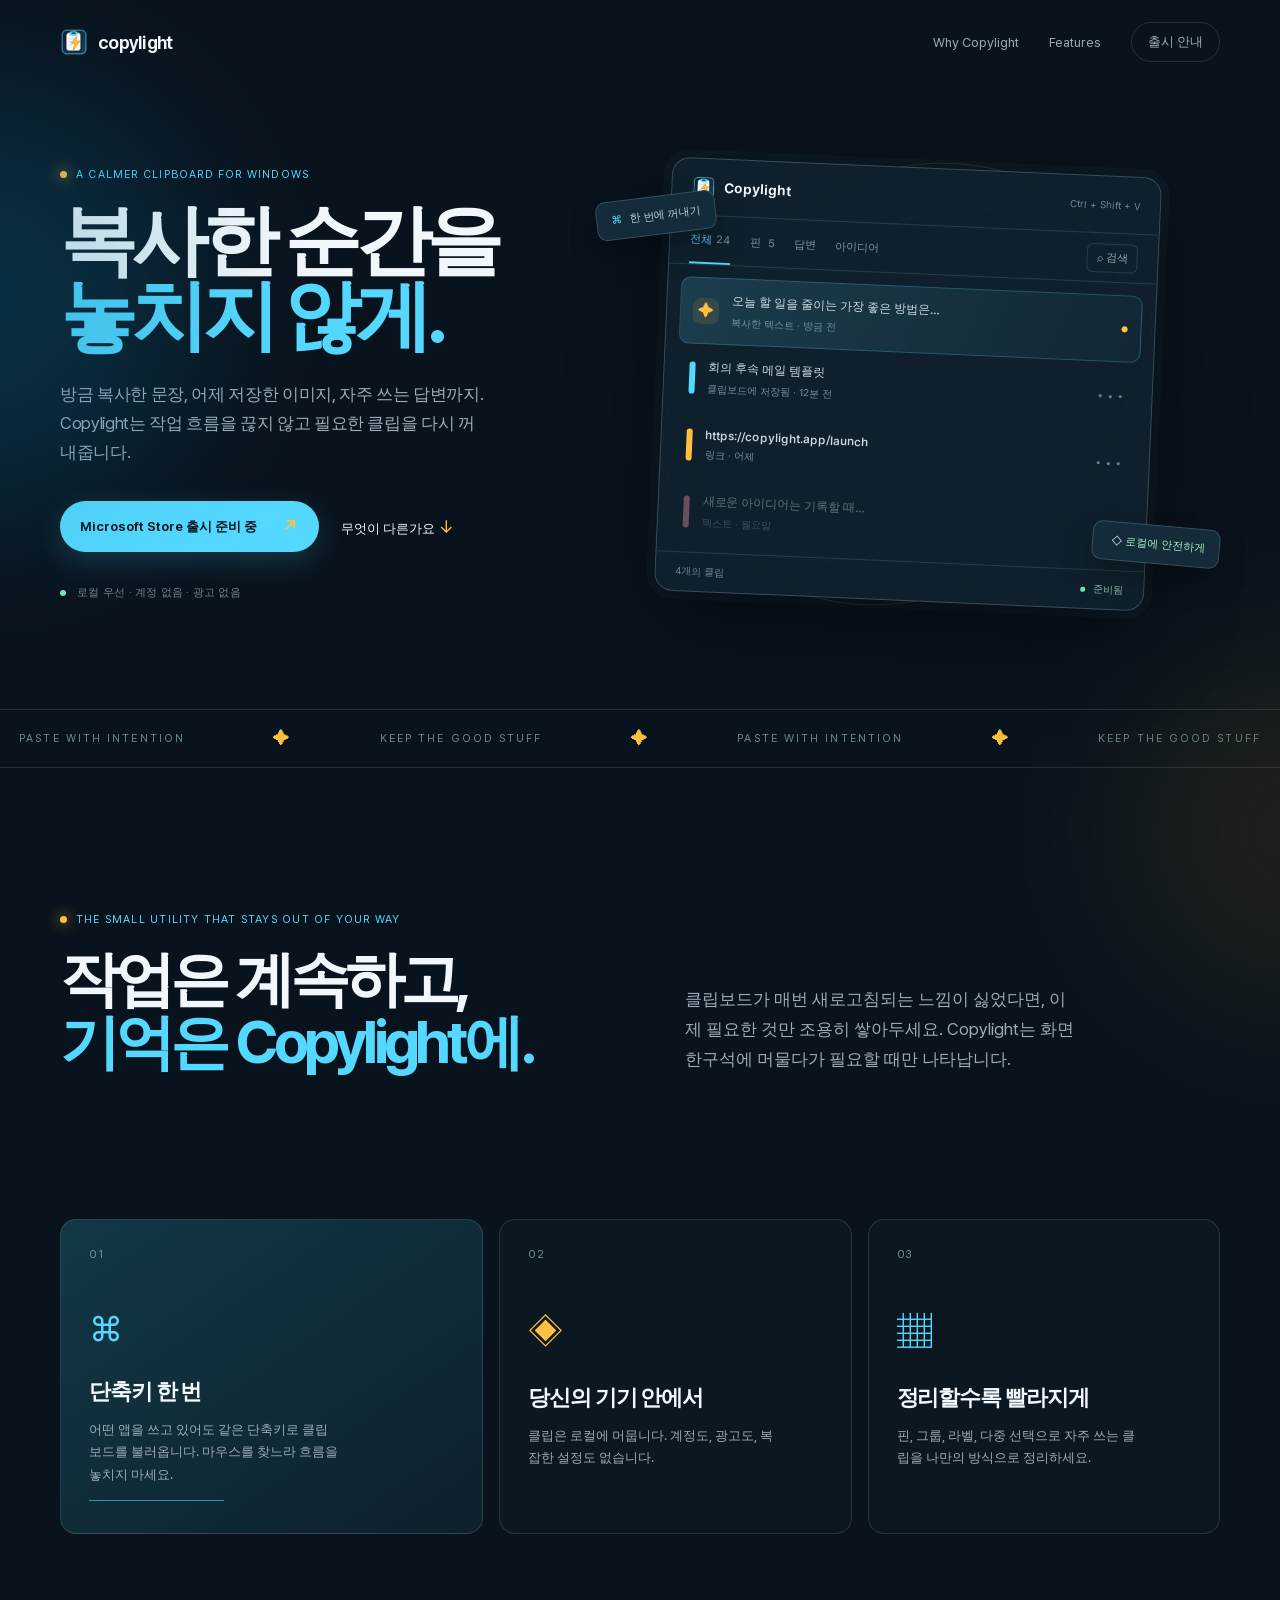
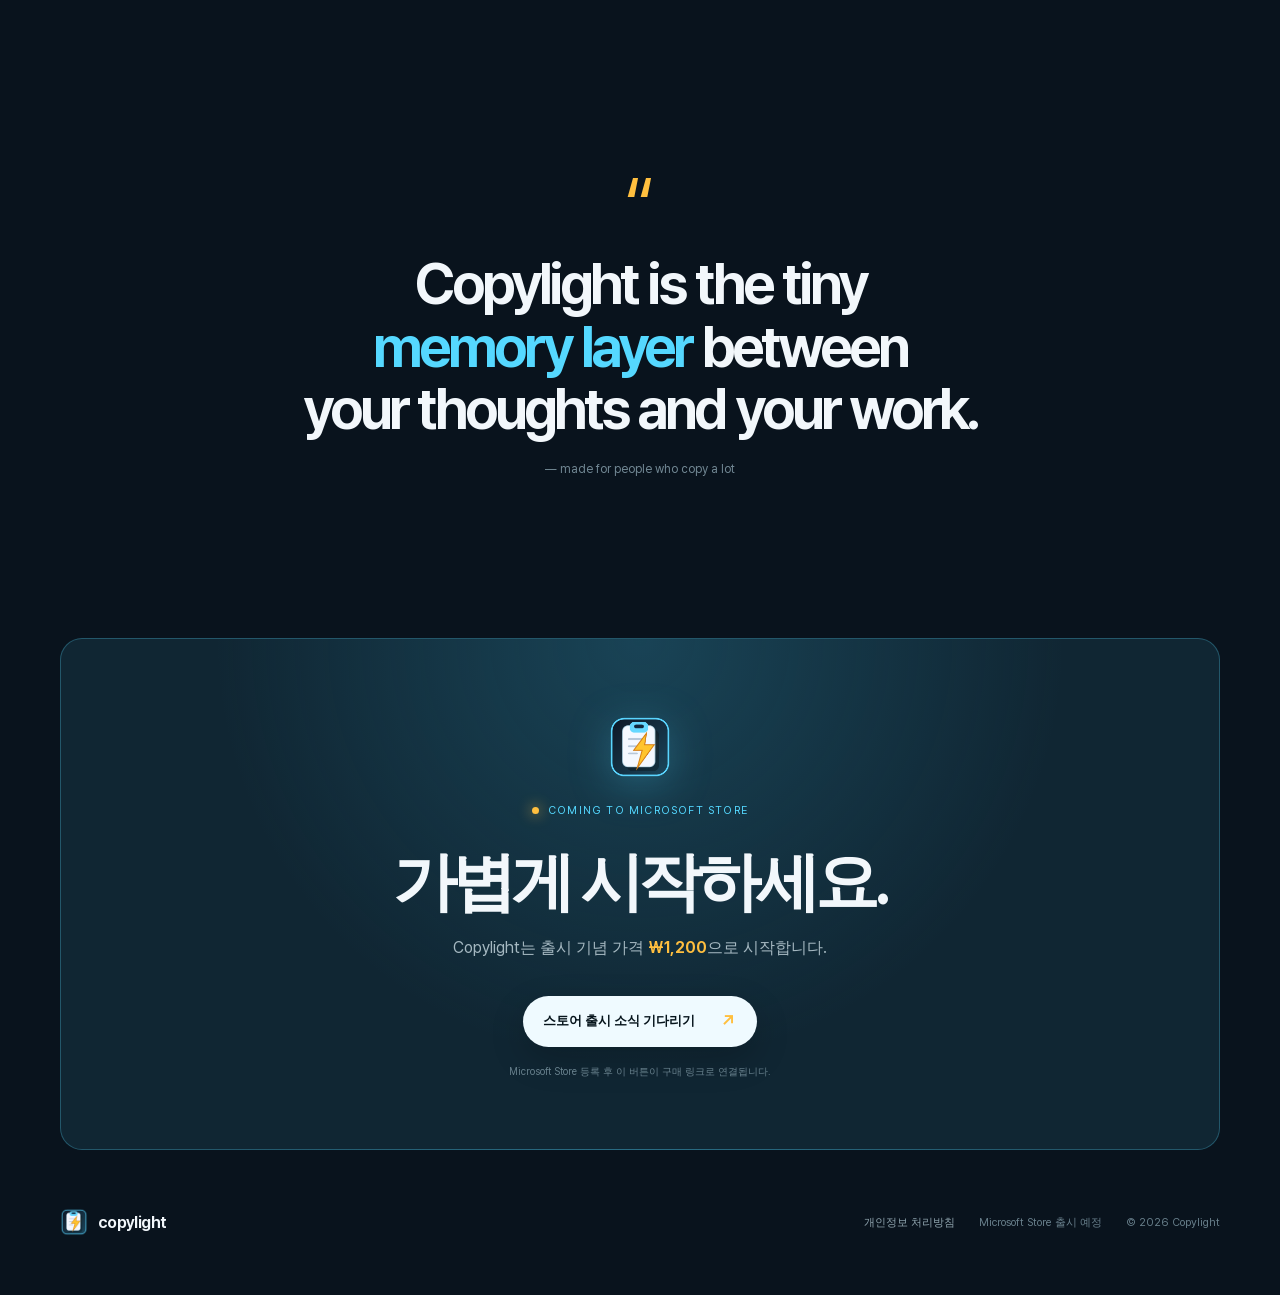
==== index.html @ 519350b0 "Create Copylight public landing page" ====
<!doctype html>
<html lang="ko">
<head>
  <meta charset="utf-8" />
  <meta name="viewport" content="width=device-width, initial-scale=1" />
  <meta name="theme-color" content="#09131d" />
  <meta name="description" content="Copylight — 복사한 순간을 놓치지 않는 Windows 클립보드 관리자." />
  <title>Copylight — 복사한 순간을 놓치지 않게</title>
  <link rel="icon" href="assets/tray_icon.png" />
  <link rel="stylesheet" href="styles.css" />
  <link rel="stylesheet" href="overrides.css" />
</head>
<body>
  <div class="ambient ambient-one"></div>
  <div class="ambient ambient-two"></div>

  <header class="nav shell">
    <a class="brand" href="#top" aria-label="Copylight home">
      <img src="assets/tray_icon.png" alt="" />
      <span>copylight</span>
    </a>
    <nav>
      <a href="#why">Why Copylight</a>
      <a href="#features">Features</a>
      <a class="nav-cta" href="#launch">출시 안내</a>
    </nav>
  </header>

  <main id="top">
    <section class="hero shell">
      <div class="hero-copy">
        <p class="eyebrow"><span></span> A calmer clipboard for Windows</p>
        <h1>복사한 순간을<br /><em>놓치지 않게.</em></h1>
        <p class="hero-text">방금 복사한 문장, 어제 저장한 이미지, 자주 쓰는 답변까지. Copylight는 작업 흐름을 끊지 않고 필요한 클립을 다시 꺼내줍니다.</p>
        <div class="hero-actions">
          <a class="button button-primary" href="#launch">Microsoft Store 출시 준비 중 <span>↗</span></a>
          <a class="text-link" href="#features">무엇이 다른가요 <span>↓</span></a>
        </div>
        <div class="trust-row"><span class="dot"></span> 로컬 우선 · 계정 없음 · 광고 없음</div>
      </div>

      <div class="hero-visual" aria-label="Copylight interface preview">
        <div class="orbit orbit-one"></div><div class="orbit orbit-two"></div>
        <div class="window-card">
          <div class="window-top"><div class="window-brand"><img src="assets/tray_icon.png" alt="" /> <span>Copylight</span></div><span class="window-hint">Ctrl + Shift + V</span></div>
          <div class="window-toolbar"><span class="active">전체 <b>24</b></span><span>핀 <b>5</b></span><span>답변</span><span>아이디어</span><span class="search">⌕ 검색</span></div>
          <div class="clip-list">
            <article class="clip featured"><div class="clip-mark">✦</div><div><strong>오늘 할 일을 줄이는 가장 좋은 방법은…</strong><p>복사한 텍스트 · 방금 전</p></div><span class="pin">●</span></article>
            <article class="clip"><div class="clip-color blue"></div><div><strong>회의 후속 메일 템플릿</strong><p>클립보드에 저장됨 · 12분 전</p></div><span class="clip-more">•••</span></article>
            <article class="clip"><div class="clip-color yellow"></div><div><strong>https://copylight.app/launch</strong><p>링크 · 어제</p></div><span class="clip-more">•••</span></article>
            <article class="clip faded"><div class="clip-color pink"></div><div><strong>새로운 아이디어는 기록할 때…</strong><p>텍스트 · 월요일</p></div></article>
          </div>
          <div class="window-bottom"><span>4개의 클립</span><span class="ready"><i></i> 준비됨</span></div>
        </div>
        <div class="floating-tag tag-hotkey">⌘ <span>한 번에 꺼내기</span></div>
        <div class="floating-tag tag-local"><span class="shield">◇</span> 로컬에 안전하게</div>
      </div>
    </section>

    <section class="ticker"><div class="ticker-track"><span>PASTE WITH INTENTION</span><b>✦</b><span>KEEP THE GOOD STUFF</span><b>✦</b><span>PASTE WITH INTENTION</span><b>✦</b><span>KEEP THE GOOD STUFF</span></div></section>

    <section id="why" class="section shell intro-grid">
      <div><p class="eyebrow"><span></span> The small utility that stays out of your way</p><h2>작업은 계속하고,<br /><em>기억은 Copylight에.</em></h2></div>
      <p class="section-lead">클립보드가 매번 새로고침되는 느낌이 싫었다면, 이제 필요한 것만 조용히 쌓아두세요. Copylight는 화면 한구석에 머물다가 필요할 때만 나타납니다.</p>
    </section>

    <section id="features" class="section shell feature-grid">
      <article class="feature feature-large"><div class="feature-number">01</div><div class="feature-icon">⌘</div><h3>단축키 한 번</h3><p>어떤 앱을 쓰고 있어도 같은 단축키로 클립보드를 불러옵니다. 마우스를 찾느라 흐름을 놓치지 마세요.</p><span class="feature-line"></span></article>
      <article class="feature"><div class="feature-number">02</div><div class="feature-icon lock">◈</div><h3>당신의 기기 안에서</h3><p>클립은 로컬에 머뭅니다. 계정도, 광고도, 복잡한 설정도 없습니다.</p></article>
      <article class="feature"><div class="feature-number">03</div><div class="feature-icon">▦</div><h3>정리할수록 빨라지게</h3><p>핀, 그룹, 라벨, 다중 선택으로 자주 쓰는 클립을 나만의 방식으로 정리하세요.</p></article>
    </section>

    <section class="section shell quote-section"><div class="quote-mark">“</div><blockquote>Copylight is the tiny<br /><em>memory layer</em> between<br />your thoughts and your work.</blockquote><p>— made for people who copy a lot</p></section>

    <section id="launch" class="launch shell"><div class="launch-glow"></div><div class="launch-icon"><img src="assets/tray_icon.png" alt="Copylight icon" /></div><p class="eyebrow"><span></span> Coming to Microsoft Store</p><h2>가볍게 시작하세요.</h2><p>Copylight는 출시 기념 가격 <strong>₩1,200</strong>으로 시작합니다.</p><a class="button button-light" href="#top">스토어 출시 소식 기다리기 <span>↗</span></a><small>Microsoft Store 등록 후 이 버튼이 구매 링크로 연결됩니다.</small></section>
  </main>

  <footer class="footer shell"><div class="brand"><img src="assets/tray_icon.png" alt="" /><span>copylight</span></div><div class="footer-links"><a href="privacy.html">개인정보 처리방침</a><span>Microsoft Store 출시 예정</span><span>© 2026 Copylight</span></div></footer>
</body>
</html>
---- styles.css ----
@font-face{font-family:Pretendard;src:url('../assets/fonts/PretendardStdVariable.ttf')} :root{--bg:#09131d;--panel:#10212d;--ink:#f2f7fb;--muted:#9cabb7;--cyan:#55d8ff;--yellow:#ffbf3f;--line:rgba(197,220,235,.14)}*{box-sizing:border-box}html{scroll-behavior:smooth}body{margin:0;background:var(--bg);color:var(--ink);font-family:Pretendard,Arial,sans-serif;overflow-x:hidden}.shell{width:min(1160px,calc(100% - 56px));margin:auto}.ambient{position:absolute;border-radius:50%;filter:blur(80px);pointer-events:none;opacity:.25}.ambient-one{width:420px;height:420px;background:#0b7eaa;top:90px;left:-230px}.ambient-two{width:360px;height:360px;background:#594a1d;top:650px;right:-200px}.nav{height:84px;display:flex;align-items:center;justify-content:space-between;position:relative;z-index:2}.brand{display:flex;align-items:center;gap:10px;color:var(--ink);text-decoration:none;font-size:18px;font-weight:650;letter-spacing:-.04em}.brand img{width:28px;height:28px;border-radius:8px}.nav nav{display:flex;align-items:center;gap:30px}.nav a:not(.brand){font-size:13px;color:var(--muted);text-decoration:none}.nav a:hover{color:var(--ink)}.nav .nav-cta{border:1px solid var(--line);border-radius:999px;padding:10px 16px;color:var(--ink)}.hero{display:grid;grid-template-columns:.87fr 1.13fr;gap:55px;min-height:625px;align-items:center;padding:55px 0 80px}.eyebrow{font-size:11px;letter-spacing:.11em;text-transform:uppercase;color:var(--cyan);display:flex;align-items:center;gap:9px;margin:0 0 22px}.eyebrow span{width:7px;height:7px;border-radius:50%;background:var(--yellow);box-shadow:0 0 14px var(--yellow)}h1,h2,h3,p{margin-top:0}h1{font-size:clamp(54px,6vw,82px);line-height:.98;letter-spacing:-.08em;margin-bottom:27px;font-weight:720}h1 em,h2 em,blockquote em{font-style:normal;color:var(--cyan)}.hero-text{max-width:425px;font-size:17px;line-height:1.7;color:var(--muted);letter-spacing:-.02em}.hero-actions{display:flex;align-items:center;gap:22px;margin-top:34px}.button{display:inline-flex;align-items:center;gap:25px;text-decoration:none;border-radius:999px;padding:15px 20px;font-size:13px;font-weight:650;transition:transform .2s,box-shadow .2s}.button:hover{transform:translateY(-3px)}.button-primary{background:var(--cyan);color:#06141c;box-shadow:0 9px 30px rgba(85,216,255,.18)}.button-light{background:#effaff;color:#06141c;box-shadow:0 12px 35px rgba(0,0,0,.2)}.text-link{color:var(--ink);font-size:13px;text-decoration:none}.text-link span,.button span{color:var(--yellow);font-size:18px}.trust-row{margin-top:33px;color:#71838e;font-size:11px;letter-spacing:.02em}.dot{display:inline-block;width:6px;height:6px;border-radius:50%;background:#76e6b3;margin-right:8px}.hero-visual{height:490px;position:relative;display:grid;place-items:center}.window-card{position:relative;width:min(490px,100%);background:rgba(17,34,46,.93);border:1px solid rgba(192,225,240,.23);border-radius:18px;box-shadow:0 28px 90px rgba(0,0,0,.42),0 0 0 8px rgba(80,185,220,.035);transform:rotate(2.5deg);z-index:1;overflow:hidden}.window-top{height:57px;padding:0 20px;display:flex;align-items:center;justify-content:space-between;border-bottom:1px solid var(--line)}.window-brand{display:flex;gap:9px;align-items:center;font-weight:650;font-size:14px}.window-brand img{width:23px;height:23px;border-radius:7px}.window-hint{font-size:10px;color:#708694}.window-toolbar{height:49px;display:flex;align-items:center;gap:19px;padding:0 20px;color:#8094a0;font-size:11px;border-bottom:1px solid var(--line)}.window-toolbar .active{color:var(--cyan);height:100%;display:flex;align-items:center;border-bottom:2px solid var(--cyan)}.window-toolbar b{font-weight:500;color:#66808d;margin-left:4px}.window-toolbar .search{margin-left:auto;border:1px solid var(--line);border-radius:6px;padding:6px 9px;color:#93a6b0}.clip-list{padding:12px 13px 7px}.clip{min-height:67px;display:flex;align-items:center;gap:13px;padding:12px;border-radius:10px;color:#cbd9df}.clip.featured{background:linear-gradient(110deg,rgba(40,91,109,.5),rgba(25,49,62,.4));border:1px solid rgba(85,216,255,.24)}.clip strong{font-size:12px;font-weight:550;display:block;white-space:nowrap;overflow:hidden;text-overflow:ellipsis;max-width:315px}.clip p{margin:6px 0 0;color:#78909d;font-size:10px}.clip-mark{width:26px;height:26px;display:grid;place-items:center;color:var(--yellow);background:rgba(255,191,63,.11);border-radius:8px}.clip-color{width:6px;height:32px;border-radius:10px;background:var(--cyan)}.clip-color.yellow{background:var(--yellow)}.clip-color.pink{background:#ee8aa8}.pin{margin-left:auto;color:var(--yellow);font-size:8px}.clip-more{margin-left:auto;color:#647d89;letter-spacing:2px}.faded{opacity:.42}.window-bottom{height:39px;border-top:1px solid var(--line);display:flex;justify-content:space-between;align-items:center;padding:0 20px;color:#718793;font-size:10px}.ready{color:#8ebca7}.ready i{display:inline-block;width:5px;height:5px;border-radius:50%;background:#76e6b3;margin-right:5px}.orbit{position:absolute;border:1px solid rgba(85,216,255,.2);border-radius:50%;width:515px;height:315px;transform:rotate(-23deg)}.orbit-two{width:410px;height:480px;border-color:rgba(255,191,63,.13);transform:rotate(48deg)}.floating-tag{position:absolute;z-index:2;background:#142c39;border:1px solid rgba(180,225,239,.2);border-radius:10px;padding:11px 14px;box-shadow:0 15px 28px rgba(0,0,0,.25);font-size:11px;color:var(--cyan)}.floating-tag span{color:#bdcdd4;margin-left:4px}.tag-hotkey{left:0;top:57px;transform:rotate(-7deg)}.tag-local{right:0;bottom:65px;transform:rotate(5deg);color:#a9e9c4}.shield{color:#a9e9c4}.ticker{border-top:1px solid var(--line);border-bottom:1px solid var(--line);overflow:hidden;white-space:nowrap;color:#6c8996;font-size:11px;letter-spacing:.19em}.ticker-track{display:flex;justify-content:space-around;align-items:center;gap:50px;min-width:900px;height:57px}.ticker b{color:var(--yellow);font-size:16px}.section{padding:145px 0}.intro-grid{display:grid;grid-template-columns:1fr 1fr;gap:90px;align-items:end}.intro-grid h2{font-size:clamp(38px,4.7vw,62px);line-height:1.05;letter-spacing:-.08em;margin:0}.section-lead{max-width:390px;color:var(--muted);font-size:17px;line-height:1.75;margin:0}.feature-grid{display:grid;grid-template-columns:1.2fr 1fr 1fr;gap:16px;padding-top:0}.feature{min-height:315px;border:1px solid var(--line);border-radius:16px;padding:28px;background:rgba(15,31,42,.42);position:relative;overflow:hidden}.feature-large{background:linear-gradient(145deg,#123846,#0e202c)}.feature-number{color:#78909b;font-size:11px;letter-spacing:.08em}.feature-icon{font-size:35px;color:var(--cyan);margin:47px 0 28px}.feature-icon.lock{color:var(--yellow)}.feature h3{font-size:22px;letter-spacing:-.05em;margin-bottom:12px}.feature p{font-size:13px;color:var(--muted);line-height:1.7;max-width:250px}.feature-line{position:absolute;width:135px;height:1px;background:var(--cyan);bottom:32px;left:28px;opacity:.6}.quote-section{text-align:center;padding-top:100px;padding-bottom:150px}.quote-mark{font-size:70px;color:var(--yellow);line-height:.7}.quote-section blockquote{font-size:clamp(33px,4.5vw,58px);line-height:1.08;letter-spacing:-.07em;margin:25px 0 22px;font-weight:650}.quote-section p{color:#718793;font-size:12px}.launch{position:relative;text-align:center;border:1px solid rgba(85,216,255,.27);border-radius:22px;padding:75px 25px 70px;overflow:hidden;background:radial-gradient(circle at 50% 0%,rgba(41,122,151,.35),transparent 55%),#102633}.launch .eyebrow{justify-content:center}.launch h2{font-size:clamp(43px,5vw,70px);letter-spacing:-.08em;margin-bottom:12px}.launch>p:not(.eyebrow){color:#a5b8c1;font-size:16px}.launch strong{color:var(--yellow);font-weight:650}.launch-icon{width:66px;height:66px;margin:0 auto 24px;filter:drop-shadow(0 8px 20px rgba(85,216,255,.25))}.launch-icon img{width:100%;border-radius:18px}.launch .button{margin-top:21px}.launch small{display:block;color:#68818d;margin-top:18px;font-size:10px}.footer{height:145px;display:flex;align-items:center;justify-content:space-between}.footer .brand{font-size:16px}.footer-links{display:flex;gap:24px;align-items:center;color:#687f8b;font-size:11px}.footer-links a{color:#91a6b0;text-decoration:none}@media(max-width:850px){.shell{width:min(100% - 36px,620px)}.nav nav a:not(.nav-cta){display:none}.hero{grid-template-columns:1fr;padding-top:45px}.hero-visual{height:430px;order:-1}.hero-copy{text-align:center}.eyebrow{justify-content:center}.hero-text{margin-inline:auto}.hero-actions{justify-content:center;flex-wrap:wrap}.trust-row{text-align:center}.window-card{width:100%}.floating-tag{display:none}.intro-grid{grid-template-columns:1fr;gap:32px}.feature-grid{grid-template-columns:1fr}.feature{min-height:250px}.quote-section{padding:100px 0}.footer{height:auto;padding:45px 0;display:block}.footer-links{margin-top:20px;flex-wrap:wrap}.ticker-track{gap:25px}.ticker-track span:nth-of-type(3),.ticker-track span:nth-of-type(4){display:none}}@media(max-width:520px){h1{font-size:52px}.hero-visual{height:355px}.window-top{padding:0 13px}.window-toolbar{gap:11px;padding:0 13px}.window-toolbar span:nth-child(3),.window-toolbar span:nth-child(4){display:none}.clip strong{max-width:205px}.clip-list{padding-inline:7px}.section{padding:95px 0}.button-primary{font-size:12px}}
---- overrides.css ----
@font-face{font-family:CopylightPretendard;src:url('assets/PretendardStdVariable.ttf') format('truetype');font-display:swap}
body{font-family:CopylightPretendard,Pretendard,Arial,sans-serif}
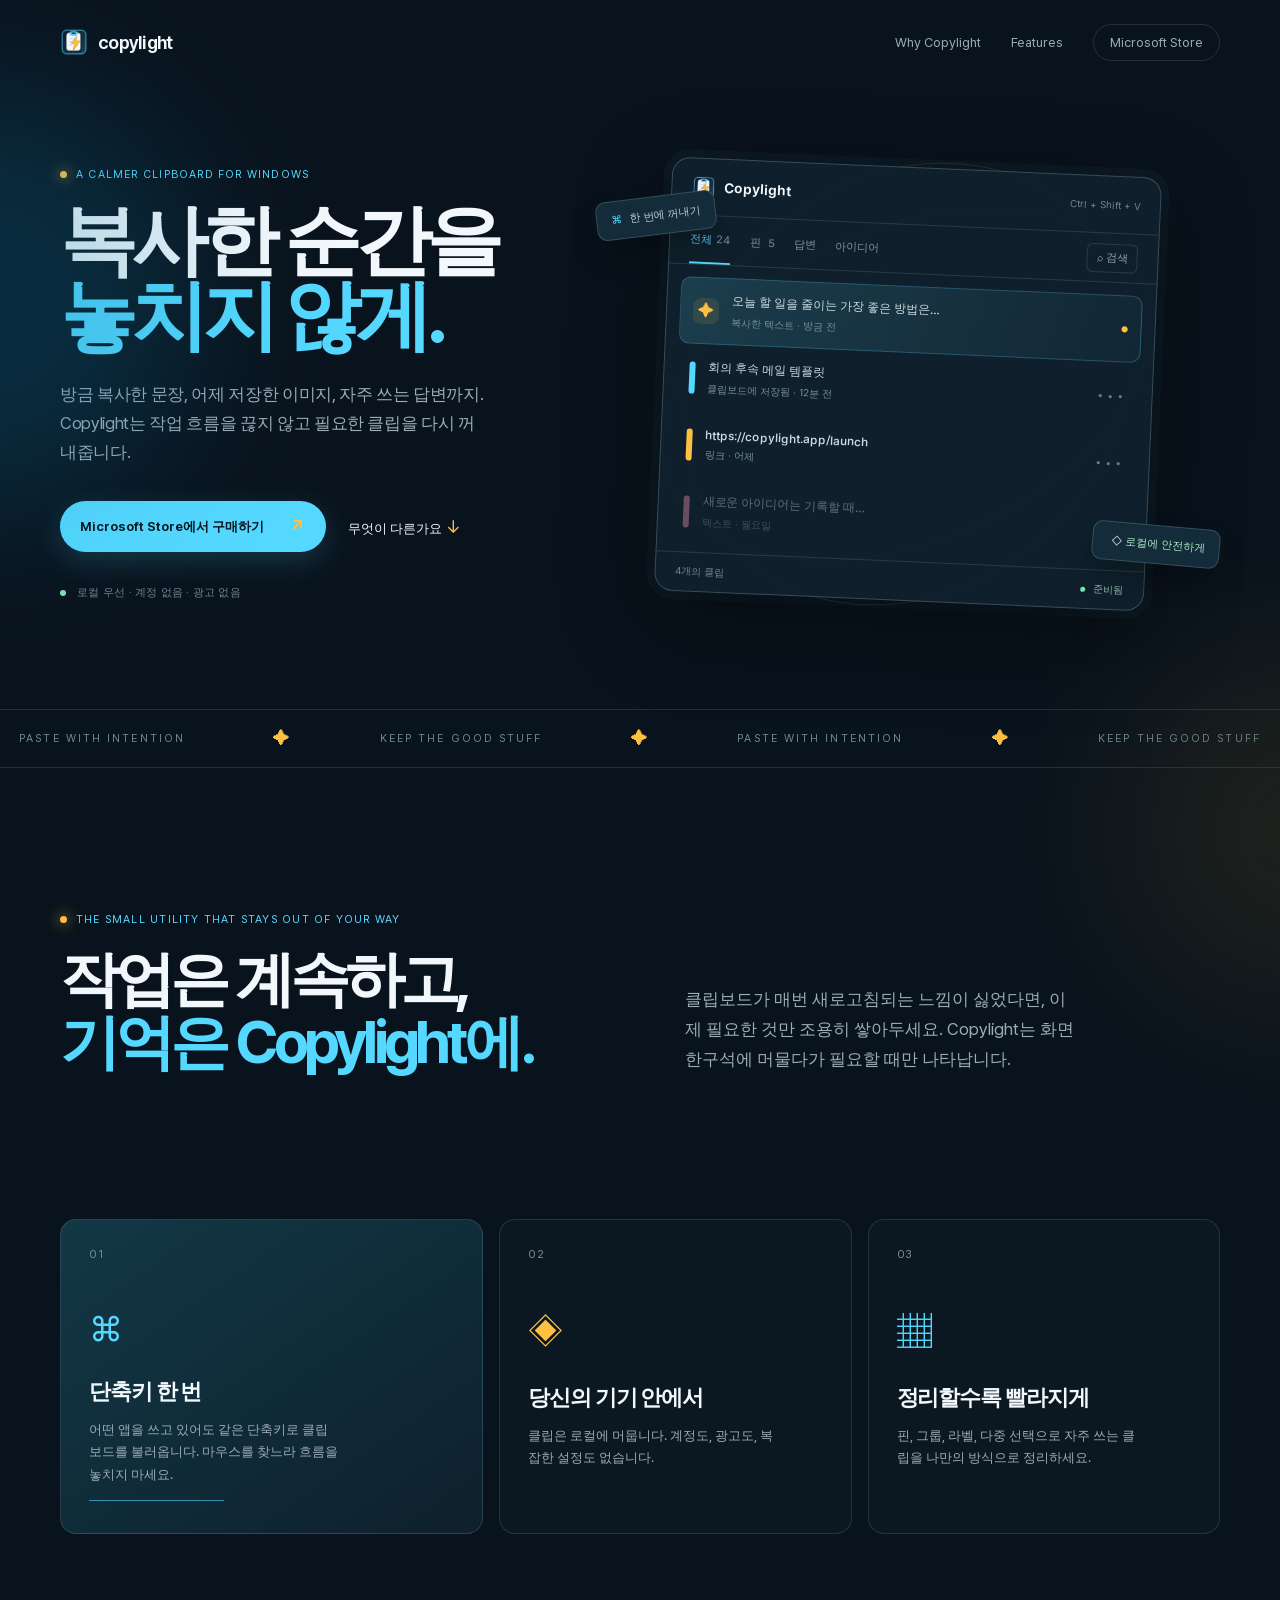
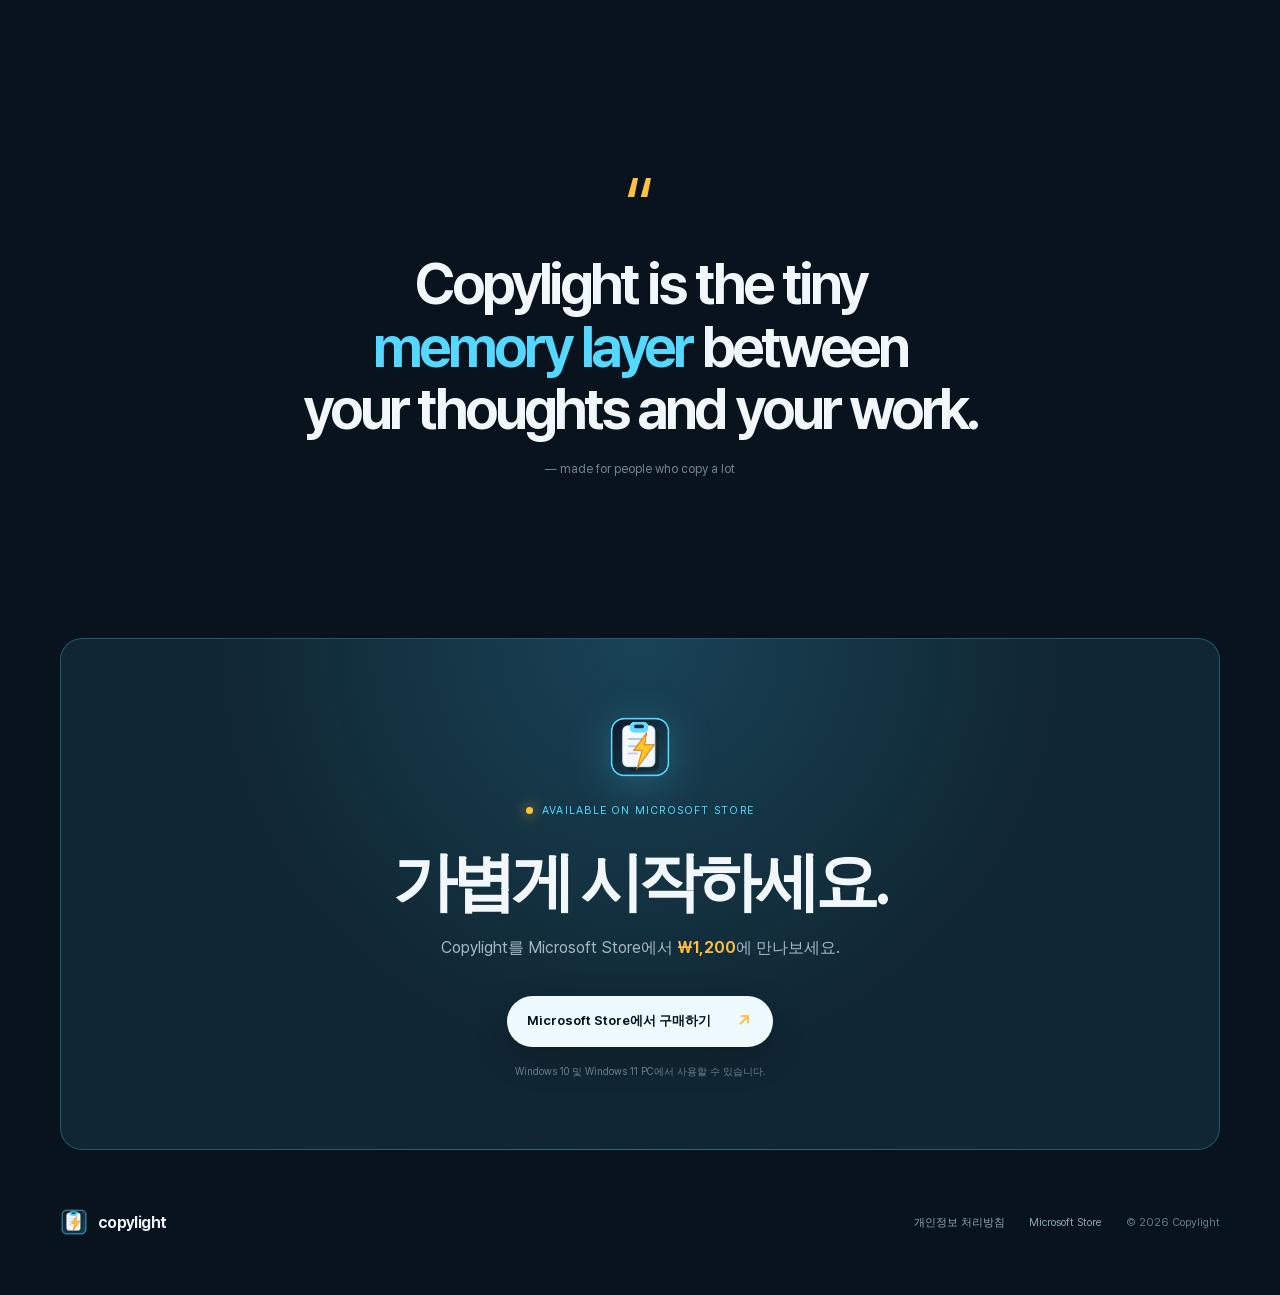
==== commit a80ecd6d: "Update landing page for Store launch" ====
--- a/index.html
+++ b/index.html
@@ -22,7 +22,7 @@
     <nav>
       <a href="#why">Why Copylight</a>
       <a href="#features">Features</a>
-      <a class="nav-cta" href="#launch">출시 안내</a>
+      <a class="nav-cta" href="https://apps.microsoft.com/detail/9p38ll7gj19j" target="_blank" rel="noopener noreferrer">Microsoft Store</a>
     </nav>
   </header>
 
@@ -33,7 +33,7 @@
         <h1>복사한 순간을<br /><em>놓치지 않게.</em></h1>
         <p class="hero-text">방금 복사한 문장, 어제 저장한 이미지, 자주 쓰는 답변까지. Copylight는 작업 흐름을 끊지 않고 필요한 클립을 다시 꺼내줍니다.</p>
         <div class="hero-actions">
-          <a class="button button-primary" href="#launch">Microsoft Store 출시 준비 중 <span>↗</span></a>
+          <a class="button button-primary" href="https://apps.microsoft.com/detail/9p38ll7gj19j" target="_blank" rel="noopener noreferrer">Microsoft Store에서 구매하기 <span>↗</span></a>
           <a class="text-link" href="#features">무엇이 다른가요 <span>↓</span></a>
         </div>
         <div class="trust-row"><span class="dot"></span> 로컬 우선 · 계정 없음 · 광고 없음</div>
@@ -72,9 +72,9 @@
 
     <section class="section shell quote-section"><div class="quote-mark">“</div><blockquote>Copylight is the tiny<br /><em>memory layer</em> between<br />your thoughts and your work.</blockquote><p>— made for people who copy a lot</p></section>
 
-    <section id="launch" class="launch shell"><div class="launch-glow"></div><div class="launch-icon"><img src="assets/tray_icon.png" alt="Copylight icon" /></div><p class="eyebrow"><span></span> Coming to Microsoft Store</p><h2>가볍게 시작하세요.</h2><p>Copylight는 출시 기념 가격 <strong>₩1,200</strong>으로 시작합니다.</p><a class="button button-light" href="#top">스토어 출시 소식 기다리기 <span>↗</span></a><small>Microsoft Store 등록 후 이 버튼이 구매 링크로 연결됩니다.</small></section>
+    <section id="launch" class="launch shell"><div class="launch-glow"></div><div class="launch-icon"><img src="assets/tray_icon.png" alt="Copylight icon" /></div><p class="eyebrow"><span></span> Available on Microsoft Store</p><h2>가볍게 시작하세요.</h2><p>Copylight를 Microsoft Store에서 <strong>₩1,200</strong>에 만나보세요.</p><a class="button button-light" href="https://apps.microsoft.com/detail/9p38ll7gj19j" target="_blank" rel="noopener noreferrer">Microsoft Store에서 구매하기 <span>↗</span></a><small>Windows 10 및 Windows 11 PC에서 사용할 수 있습니다.</small></section>
   </main>
 
-  <footer class="footer shell"><div class="brand"><img src="assets/tray_icon.png" alt="" /><span>copylight</span></div><div class="footer-links"><a href="privacy.html">개인정보 처리방침</a><span>Microsoft Store 출시 예정</span><span>© 2026 Copylight</span></div></footer>
+  <footer class="footer shell"><div class="brand"><img src="assets/tray_icon.png" alt="" /><span>copylight</span></div><div class="footer-links"><a href="privacy.html">개인정보 처리방침</a><a href="https://apps.microsoft.com/detail/9p38ll7gj19j" target="_blank" rel="noopener noreferrer">Microsoft Store</a><span>© 2026 Copylight</span></div></footer>
 </body>
 </html>
